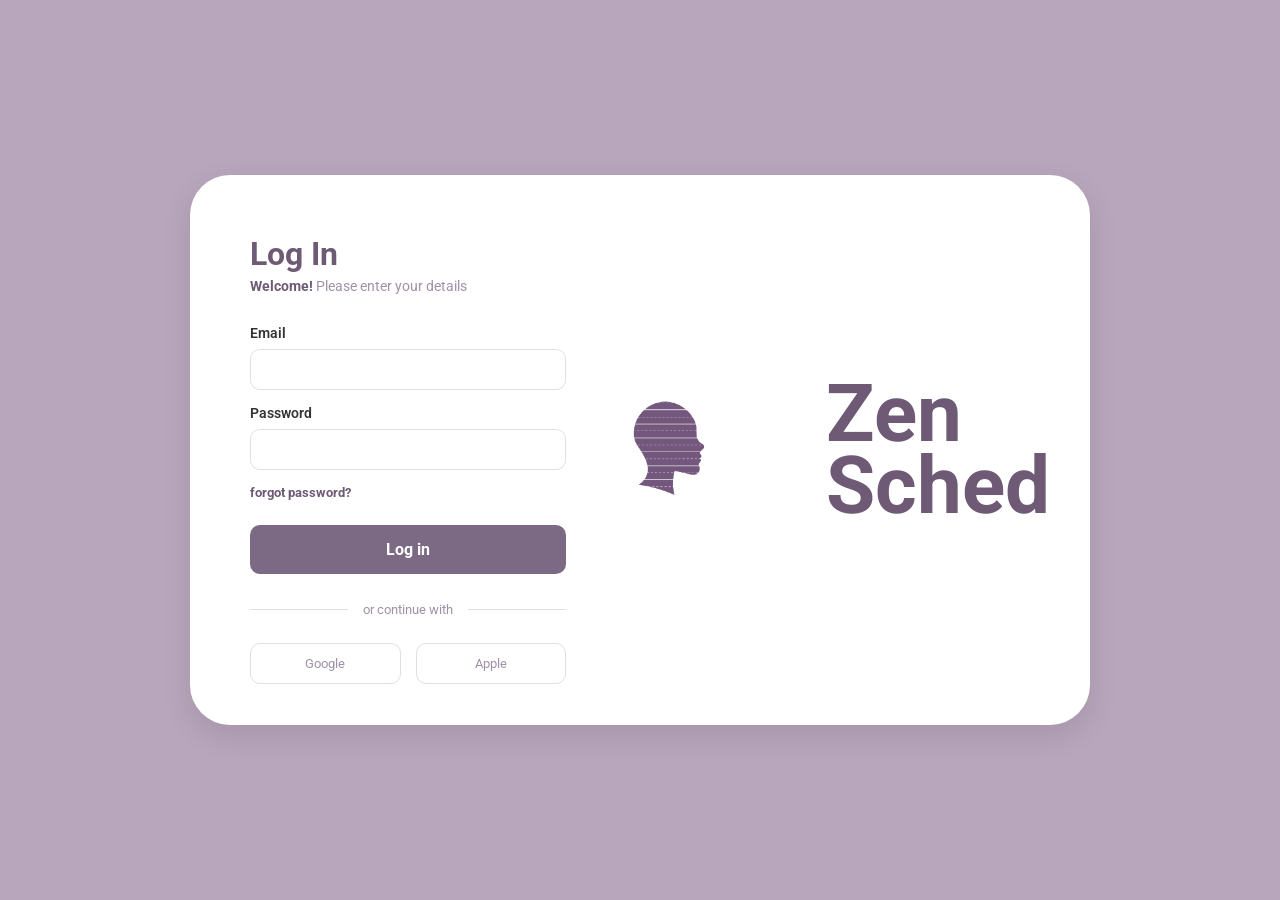
==== index.html @ 4b65b43f "a" ====
<!DOCTYPE html>
<html lang="en">
<head>
  <meta charset="UTF-8">
  <meta name="viewport" content="width=device-width, initial-scale=1.0">
  <title>ZenSched Dashboard</title>

  <link href="https://fonts.googleapis.com/css2?family=Roboto:wght@300;400;500;700&display=swap" rel="stylesheet">
  <link rel="stylesheet" href="style.css">
  <link rel="stylesheet" href="loginstyle.css">

  <style>
    #dashboard-content {
      display: none;
    }
  </style>
</head>

<body>

<div id="login-screen">
  <div class="login-card">

    <div class="login-form-container">
      <h2>Log In</h2>
      <p class="welcome-text"><span>Welcome!</span> Please enter your details</p>

      <form id="loginForm">
        <div class="input-group">
          <label for="email">Email</label>
          <input type="email" id="email">
        </div>

        <div class="input-group">
          <label for="password">Password</label>
          <input type="password" id="password">
        </div>

        <a href="#" class="forgot-link">forgot password?</a>
        <button type="submit" class="login-btn">Log in</button>
      </form>

      <div class="divider"><span>or continue with</span></div>

      <div class="social-login">
        <button class="social-btn" type="button">Google</button>
        <button class="social-btn" type="button">Apple</button>
      </div>

      <p class="signup-text">Don’t have account? <a href="#">Sign up</a></p>
    </div>

    <div class="login-branding">
      <img src="Images/Logo.png" alt="ZenSched Logo" class="main-logo">
      <h1>Zen<br>Sched</h1>
    </div>

  </div>
</div>

<div id="dashboard-content">

  <header class="navbar">
    <div class="Logo">
      <img src="Images/Logo.png" alt="ZenSched Logo" class="Logo-img">
    </div>

    <nav class="nav-links">
      <a href="index.html" class="active">Dashboard</a>
      <a href="Calendar.html">Calendar</a>
      <a href="stress.html">Stress Tools</a>
      <a href="#">Settings</a>
    </nav>

    <div class="nav-spacer"></div>
  </header>

  <div class="page-wrapper">
    <main class="dashboard-container">

      <section class="schedule-column">
        <h2>Schedule Today</h2>

        <div class="schedule-box">
          <div class="hour-row"><span class="time">6 AM</span><input type="text" placeholder="Add task..."></div>
          <div class="hour-row"><span class="time">7 AM</span><input type="text" placeholder="Add task..."></div>
          <div class="hour-row"><span class="time">8 AM</span><input type="text" placeholder="Add task..."></div>
          <div class="hour-row"><span class="time">9 AM</span><input type="text" placeholder="Add task..."></div>
          <div class="hour-row"><span class="time">10 AM</span><input type="text" placeholder="Add task..."></div>
          <div class="hour-row"><span class="time">11 AM</span><input type="text" placeholder="Add task..."></div>
          <div class="hour-row"><span class="time">12 PM</span><input type="text" placeholder="Add task..."></div>
          <div class="hour-row"><span class="time">1 PM</span><input type="text" placeholder="Add task..."></div>
          <div class="hour-row"><span class="time">2 PM</span><input type="text" placeholder="Add task..."></div>
          <div class="hour-row"><span class="time">3 PM</span><input type="text" placeholder="Add task..."></div>
          <div class="hour-row"><span class="time">4 PM</span><input type="text" placeholder="Add task..."></div>
          <div class="hour-row"><span class="time">5 PM</span><input type="text" placeholder="Add task..."></div>
          <div class="hour-row"><span class="time">6 PM</span><input type="text" placeholder="Add task..."></div>
          <div class="hour-row"><span class="time">7 PM</span><input type="text" placeholder="Add task..."></div>
          <div class="hour-row"><span class="time">8 PM</span><input type="text" placeholder="Add task..."></div>
        </div>
      </section>

      <section class="tasks-column">

        <div class="mood-card">
          <h3>How are you feeling today?</h3>

          <div class="mood-icons">
            <div class="mood-option" onclick="setMood('Great', 'Images/Great.png')">
              <img src="Images/Great.png" class="mood-img">
              <span>Great</span>
            </div>

            <div class="mood-option" onclick="setMood('Ok', 'Images/Ok.png')">
              <img src="Images/Ok.png" class="mood-img">
              <span>Ok</span>
            </div>

            <div class="mood-option" onclick="setMood('Sad', 'Images/Sad.png')">
              <img src="Images/Sad.png" class="mood-img">
              <span>Sad</span>
            </div>

            <div class="mood-option" onclick="setMood('Angry', 'Images/Angry.png')">
              <img src="Images/Angry.png" class="mood-img">
              <span>Angry</span>
            </div>
          </div>
        </div>

        <div class="priority-card">
          <h2 style="margin-bottom: 20px;">Top 3 Priority Tasks</h2>

          <div class="task-list">
            <label class="task-item">
              <input type="text" class="task-input" value="Finish Homework">
              <input type="checkbox">
            </label>

            <label class="task-item">
              <input type="text" class="task-input" value="Do Laundry">
              <input type="checkbox">
            </label>

            <label class="task-item">
              <input type="text" class="task-input" value="Meditate">
              <input type="checkbox">
            </label>
          </div>
        </div>

      </section>

    </main>
  </div>

  <footer class="footer">
    <div class="footer-container">

      <div class="footer-column">
        <h2>About Us</h2>
        <p>
  At ZenSched, we believe that productivity shouldn't come at the cost of your mental well-being. Our platform is designed using calming design principles to reduce cognitive load and digital anxiety.
        </p>

        <div class="footer-contact">
          <p>XXX-XXX-XXXX</p>
          <p>ZenSched@gmail.com</p>
        </div>
      </div>

      <div class="footer-column">
        <h2>Latest Information</h2>
        <ul>
                <li>Record how you are feeling every day to track mood trends.</li>
                <li>New Breathing Modules: Added to the Wellness Toolbox.</li>
                <li>Check out your calendar to manage daily tasks!</li>
        </ul>
      </div>

      <div class="footer-column">
        <img src="Images/footer.png" class="footer-photo">
      </div>

    </div>
  </footer>

</div>

<script>
  if (localStorage.getItem('isLoggedIn') === 'true') {
    document.getElementById('login-screen').style.display = 'none';
    document.getElementById('dashboard-content').style.display = 'block';
  }

  document.getElementById('loginForm').addEventListener('submit', function(event) {
    event.preventDefault();
    localStorage.setItem('isLoggedIn', 'true');
    document.getElementById('login-screen').style.display = 'none';
    document.getElementById('dashboard-content').style.display = 'block';
  });

  function setMood(status, imgPath) {
    const now = new Date();
    const dateKey = `mood-${now.getFullYear()}-${now.getMonth() + 1}-${now.getDate()}`;
    localStorage.setItem(dateKey, imgPath);
    alert("Mood recorded!");
  }
</script>

</body>
</html>
---- style.css ----
* {
    margin: 0;
    padding: 0;
    box-sizing: border-box;
    font-family: 'Roboto', 'Segoe UI', Arial, sans-serif;
}

:root {
    --primary-bg: #333; 
    --nav-bg: #72577c;
    --footer-bg: #4e3a56;
    --task-bg: #bfabc8;
    --border-purple: #eee;
    --text-dark: #000000;
    --text-light: #ffffff;
}

body {
    background-color: #ffffff;
    overflow-y: scroll;
}

.navbar {
    display: flex;
    justify-content: space-between;
    align-items: center;
    background: var(--nav-bg);
    color: white;
    height: 80px;
    padding: 0 4%;
    width: 100%;
}

.Logo-img {
    height: 60px;
    width: auto;
}

.nav-links {
    display: flex;
    gap: 70px;
}

.nav-links a {
    color: white;
    text-decoration: none;
    font-size: 1.4rem;
    font-weight: 400;
}

.nav-links a.active {
    border-bottom: 3px solid white;
}

.page-wrapper {
    background: #ffffff; /* This was #f8f6fb (light purple) */
    margin: 30px;
    border-radius: 40px;
    padding: 40px;
}

.dashboard-container {
    display: flex;
    gap: 60px;
}

.schedule-column h2,
.tasks-column h2 {
    margin-top: 0;
    margin-bottom: 15px;
    font-size: 28px;
    font-weight: 300;
    letter-spacing: .5px;
    color: #333;
}

.schedule-column {
    flex: 1.5;
    border-right: 6px solid var(--border-purple);
    padding-right: 40px;
}

.schedule-box {
    background: white;
    border: 1px solid #ccc;
    border-radius: 15px;
    max-height: 450px;
    overflow-y: auto;
}

.hour-row {
    display: flex;
    align-items: center;
    gap: 15px;
    padding: 15px 20px;
    border-bottom: 1px solid #f0f0f0;
}

.hour-row:hover {
    background: #f2eef7;
}

.time {
    width: 60px;
    color: #777;
    font-weight: 500;
    font-size: 14px;
}

.hour-row input {
    border: none;
    outline: none;
    background: transparent;
    width: 100%;
    font-size: 14px;
}

.tasks-column {
    flex: 1;
    display: flex;
    flex-direction: column;
    gap: 20px;
}

.mood-card {
    background: white;
    border: 1px solid #ccc;
    border-radius: 20px;
    padding: 30px;
    text-align: center;
    margin-bottom: 10px;
}

.mood-card h3 {
    margin-bottom: 10px;
    font-weight: 500;
    font-size: 18px;
    color: #333;
}

.mood-icons {
    display: flex;
    justify-content: space-around;
}

.mood-option {
    display: flex;
    flex-direction: column;
    align-items: center;
    gap: 8px;
}

.mood-img {
    width: 70px;
    height: 70px;
    object-fit: contain;
    cursor: pointer;
    transition: transform 0.2s;
}

.mood-img:hover {
    transform: scale(1.1);
}

.task-list {
    display: flex;
    flex-direction: column;
    gap: 15px;
}

.task-item {
    display: flex;
    justify-content: space-between;
    align-items: center;
    background: var(--task-bg);
    padding: 20px 25px;
    border-radius: 18px;
}

.task-input {
    border: none;
    background: transparent;
    color: #333;
    font-size: 18px;
    font-weight: 500;
    width: 80%;
    outline: none;
}

.task-checkbox {
    width: 28px;
    height: 28px;
    border: 2px solid black;
    border-radius: 4px;
    appearance: none;
    cursor: pointer;
    background: transparent;
}

.task-checkbox:checked {
    background: #4a4a4a;
}
.footer {
    background-color: #5a4463;
    color: #eee;
    padding: 60px 80px;
    margin-top: 50px;
}

.footer-container {
    display: flex;
    justify-content: space-between;
    align-items: flex-start;
    gap: 50px;
}

.footer-column {
    flex: 1;
}

.footer-column h2 {
    text-align: left;
    font-size: 32px;
    margin-bottom: 20px;
    font-weight: 600;
    color: #fff !important;
}

.footer-column p {
    font-size: 16px;
    line-height: 1.6;
    color: #d6cdd8;
}

.footer-column ul {
    padding-left: 20px;
    list-style: disc;
}

.footer-column li {
    margin-bottom: 15px;
    color: #d6cdd8;
}

.footer-photo {
    width: 100%;
    max-width: 450px;
    height: auto;
    border-radius: 4px;
}

.footer-contact {
    margin-top: 25px;
}

.footer-contact p {
    margin: 10px 0;
    font-size: 18px;
}

.footer::after {
    content: "";
    display: block;
    margin-top: 40px;
    height: 1px;
    background-color: rgba(255,255,255,0.3);
}

.schedule-box::-webkit-scrollbar {
    width: 10px;
}

.schedule-box::-webkit-scrollbar-track {
    background: transparent;
}

.schedule-box::-webkit-scrollbar-thumb {
    background: #bfabc6;
    border-radius: 10px;
    border: 2px solid #ffffff;
}
---- loginstyle.css ----
:root {
    --bg-lavender: #b8a6bc;
    --card-white: #ffffff;
    --text-dark: #6e5a75;
    --text-light: #a090a8;
    --accent-lavender: #7c6a85;
    --input-border: #e0e0e0;
}

.login-page,
#login-screen {
    margin: 0;
    padding: 0;
    display: flex;
    justify-content: center;
    align-items: center;
    min-height: 100vh;
    background-color: var(--bg-lavender);
    font-family: 'Segoe UI', Tahoma, Geneva, Verdana, sans-serif;
}

.login-card {
    background: var(--card-white);
    width: 900px;
    height: 550px;
    border-radius: 40px;
    display: flex;
    overflow: hidden;
    box-shadow: 0 10px 30px rgba(0,0,0,0.1);
}

.login-form-container {
    flex: 1;
    padding: 60px;
    display: flex;
    flex-direction: column;
}

h2 {
    color: var(--text-dark);
    margin-bottom: 5px;
    font-size: 2rem;
}

.welcome-text {
    color: var(--text-light);
    margin-bottom: 30px;
    font-size: 0.9rem;
}

.welcome-text span {
    color: var(--text-dark);
    font-weight: bold;
}

.input-group {
    margin-bottom: 15px;
}

.input-group label {
    display: block;
    color: #333;
    font-weight: 600;
    font-size: 0.85rem;
    margin-bottom: 8px;
}

.input-group input {
    width: 100%;
    padding: 12px;
    border: 1px solid var(--input-border);
    border-radius: 10px;
    box-sizing: border-box;
}

.forgot-link {
    display: block;
    text-align: left;
    color: var(--text-dark);
    text-decoration: none;
    font-size: 0.8rem;
    font-weight: bold;
    margin-bottom: 25px;
}

.login-btn {
    width: 100%;
    padding: 15px;
    background-color: var(--accent-lavender);
    color: white;
    border: none;
    border-radius: 10px;
    font-size: 1rem;
    font-weight: bold;
    cursor: pointer;
    transition: opacity 0.2s;
}

.login-btn:hover {
    opacity: 0.9;
}

.divider {
    text-align: center;
    position: relative;
    margin: 25px 0;
}

.divider::before {
    content: "";
    position: absolute;
    top: 50%;
    left: 0;
    width: 100%;
    height: 1px;
    background-color: var(--input-border);
    z-index: 1;
}

.divider span {
    background: white;
    padding: 0 15px;
    color: var(--text-light);
    font-size: 0.8rem;
    position: relative;
    z-index: 2;
}

.social-login {
    display: flex;
    gap: 15px;
    margin-bottom: 40px;
}

.social-btn {
    flex: 1;
    padding: 12px;
    border: 1px solid var(--input-border);
    background: white;
    border-radius: 10px;
    cursor: pointer;
    color: var(--text-light);
}

.signup-text {
    text-align: center;
    font-size: 0.9rem;
    color: #333;
}

.signup-text a {
    color: var(--text-dark);
    text-decoration: none;
    font-weight: bold;
}
.login-branding {
    flex: 1.2;
    display: flex;
    align-items: center;
    justify-content: center;
    gap: 20px;
    padding-right: 40px;
}

.main-logo {
    width: 180px;
    height: auto;
}

.login-branding h1 {
    color: var(--text-dark);
    font-size: 5rem;
    line-height: 0.9;
    margin: 0;
}
.footer h2 { color: white !important; }
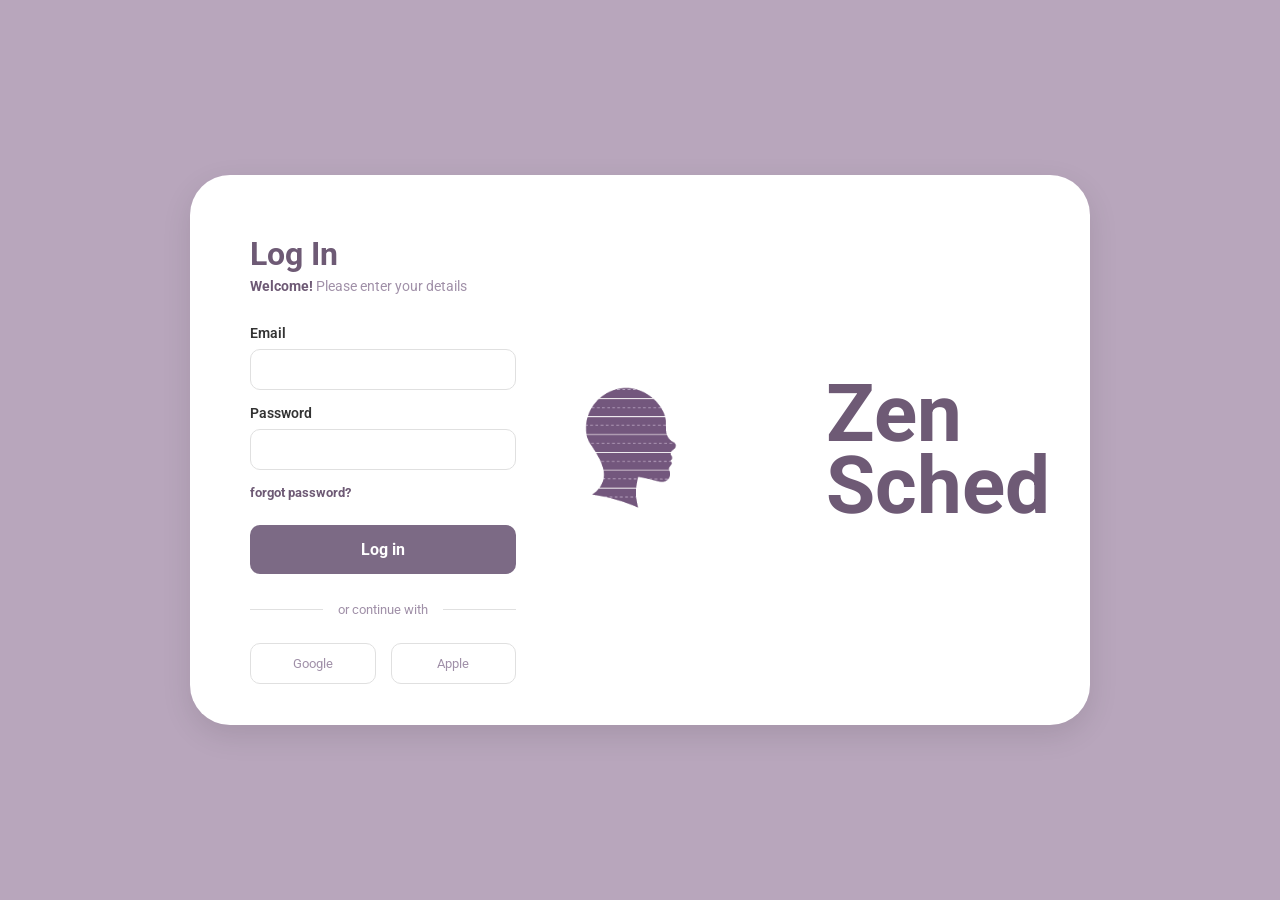
==== commit 601fc7f5: "a" ====
--- a/index.html
+++ b/index.html
@@ -66,7 +66,7 @@
     </div>
 
     <nav class="nav-links">
-      <a href="index.html" class="active">Dashboard</a>
+      <a href="index.html#dashboard" class="active">Dashboard</a>
       <a href="Calendar.html">Calendar</a>
       <a href="stress.html">Stress Tools</a>
       <a href="#">Settings</a>
@@ -188,16 +188,23 @@
 </div>
 
 <script>
-  if (localStorage.getItem('isLoggedIn') === 'true') {
+  function showDashboard() {
     document.getElementById('login-screen').style.display = 'none';
     document.getElementById('dashboard-content').style.display = 'block';
   }
 
+  const cameFromAppPage =
+    document.referrer.endsWith('/Calendar.html') ||
+    document.referrer.endsWith('/stress.html');
+
+  if (window.location.hash === '#dashboard' || cameFromAppPage) {
+    showDashboard();
+  }
+
   document.getElementById('loginForm').addEventListener('submit', function(event) {
     event.preventDefault();
-    localStorage.setItem('isLoggedIn', 'true');
-    document.getElementById('login-screen').style.display = 'none';
-    document.getElementById('dashboard-content').style.display = 'block';
+    window.location.hash = 'dashboard';
+    showDashboard();
   });
 
   function setMood(status, imgPath) {
@@ -209,4 +216,4 @@
 </script>
 
 </body>
-</html>+</html>
--- a/style.css
+++ b/style.css
@@ -11,12 +11,13 @@
     --footer-bg: #4e3a56;
     --task-bg: #bfabc8;
     --border-purple: #eee;
+    --page-border: var(--task-bg);
     --text-dark: #000000;
     --text-light: #ffffff;
 }
 
 body {
-    background-color: #ffffff;
+    background-color: var(--page-border);
     overflow-y: scroll;
 }
 
@@ -53,8 +54,8 @@
 }
 
 .page-wrapper {
-    background: #ffffff; /* This was #f8f6fb (light purple) */
-    margin: 30px;
+    background: #ffffff;
+    margin: 24px;
     border-radius: 40px;
     padding: 40px;
 }
--- a/loginstyle.css
+++ b/loginstyle.css
@@ -163,7 +163,7 @@
 }
 
 .main-logo {
-    width: 180px;
+    width: 230px;
     height: auto;
 }
 
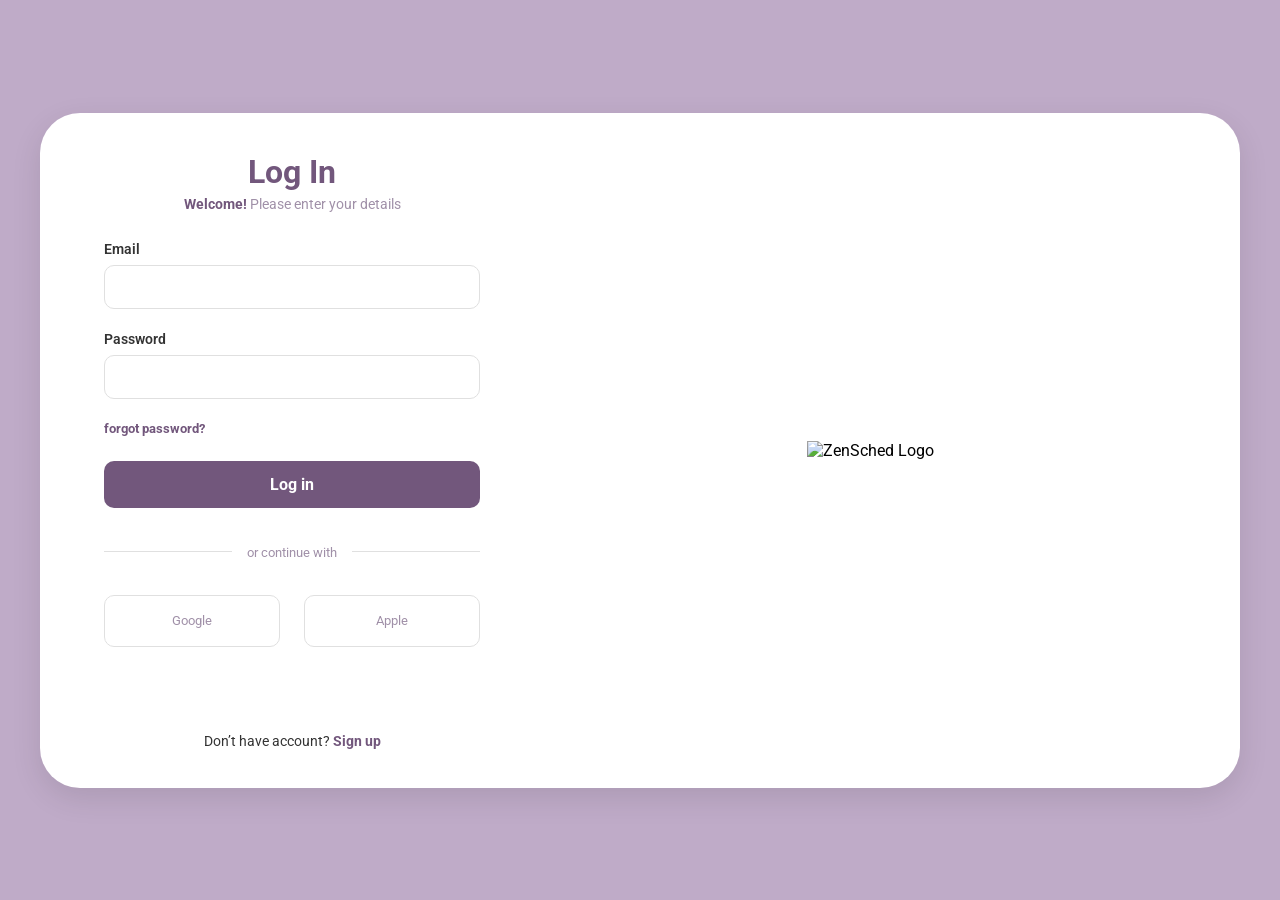
==== commit 938bc7e9: "a" ====
--- a/index.html
+++ b/index.html
@@ -51,8 +51,7 @@
     </div>
 
     <div class="login-branding">
-      <img src="Images/Logo.png" alt="ZenSched Logo" class="main-logo">
-      <h1>Zen<br>Sched</h1>
+      <img src="Images/LogoFull.png" alt="ZenSched Logo" class="main-logo-full">
     </div>
 
   </div>
--- a/loginstyle.css
+++ b/loginstyle.css
@@ -1,9 +1,9 @@
 :root {
-    --bg-lavender: #b8a6bc;
+    --bg-lavender: #bfabc8;
     --card-white: #ffffff;
-    --text-dark: #6e5a75;
+    --text-dark: #72577c;
     --text-light: #a090a8;
-    --accent-lavender: #7c6a85;
+    --accent-lavender: #72577c;
     --input-border: #e0e0e0;
 }
 
@@ -21,8 +21,8 @@
 
 .login-card {
     background: var(--card-white);
-    width: 900px;
-    height: 550px;
+    width: min(1200px, calc(100vw - 52px));
+    min-height: min(675px, calc(100vh - 40px));
     border-radius: 40px;
     display: flex;
     overflow: hidden;
@@ -30,8 +30,8 @@
 }
 
 .login-form-container {
-    flex: 1;
-    padding: 60px;
+    flex: 0 0 42%;
+    padding: 40px 64px 38px;
     display: flex;
     flex-direction: column;
 }
@@ -40,12 +40,14 @@
     color: var(--text-dark);
     margin-bottom: 5px;
     font-size: 2rem;
+    text-align: center;
 }
 
 .welcome-text {
     color: var(--text-light);
-    margin-bottom: 30px;
+    margin-bottom: 28px;
     font-size: 0.9rem;
+    text-align: center;
 }
 
 .welcome-text span {
@@ -54,7 +56,7 @@
 }
 
 .input-group {
-    margin-bottom: 15px;
+    margin-bottom: 22px;
 }
 
 .input-group label {
@@ -67,6 +69,7 @@
 
 .input-group input {
     width: 100%;
+    height: 44px;
     padding: 12px;
     border: 1px solid var(--input-border);
     border-radius: 10px;
@@ -85,7 +88,7 @@
 
 .login-btn {
     width: 100%;
-    padding: 15px;
+    padding: 14px;
     background-color: var(--accent-lavender);
     color: white;
     border: none;
@@ -103,7 +106,7 @@
 .divider {
     text-align: center;
     position: relative;
-    margin: 25px 0;
+    margin: 34px 0;
 }
 
 .divider::before {
@@ -128,12 +131,13 @@
 
 .social-login {
     display: flex;
-    gap: 15px;
-    margin-bottom: 40px;
+    gap: 24px;
+    margin-bottom: 0;
 }
 
 .social-btn {
     flex: 1;
+    height: 52px;
     padding: 12px;
     border: 1px solid var(--input-border);
     background: white;
@@ -146,6 +150,7 @@
     text-align: center;
     font-size: 0.9rem;
     color: #333;
+    margin-top: auto;
 }
 
 .signup-text a {
@@ -154,22 +159,24 @@
     font-weight: bold;
 }
 .login-branding {
-    flex: 1.2;
+    flex: 1;
+    min-width: 0;
     display: flex;
     align-items: center;
     justify-content: center;
-    gap: 20px;
-    padding-right: 40px;
+    gap: 16px;
+    padding: 20px 44px 20px 0;
 }
 
 .main-logo {
-    width: 230px;
+    flex-shrink: 0;
+    width: min(340px, 28vw);
     height: auto;
 }
 
 .login-branding h1 {
     color: var(--text-dark);
-    font-size: 5rem;
+    font-size: clamp(4.5rem, 6.8vw, 8rem);
     line-height: 0.9;
     margin: 0;
 }
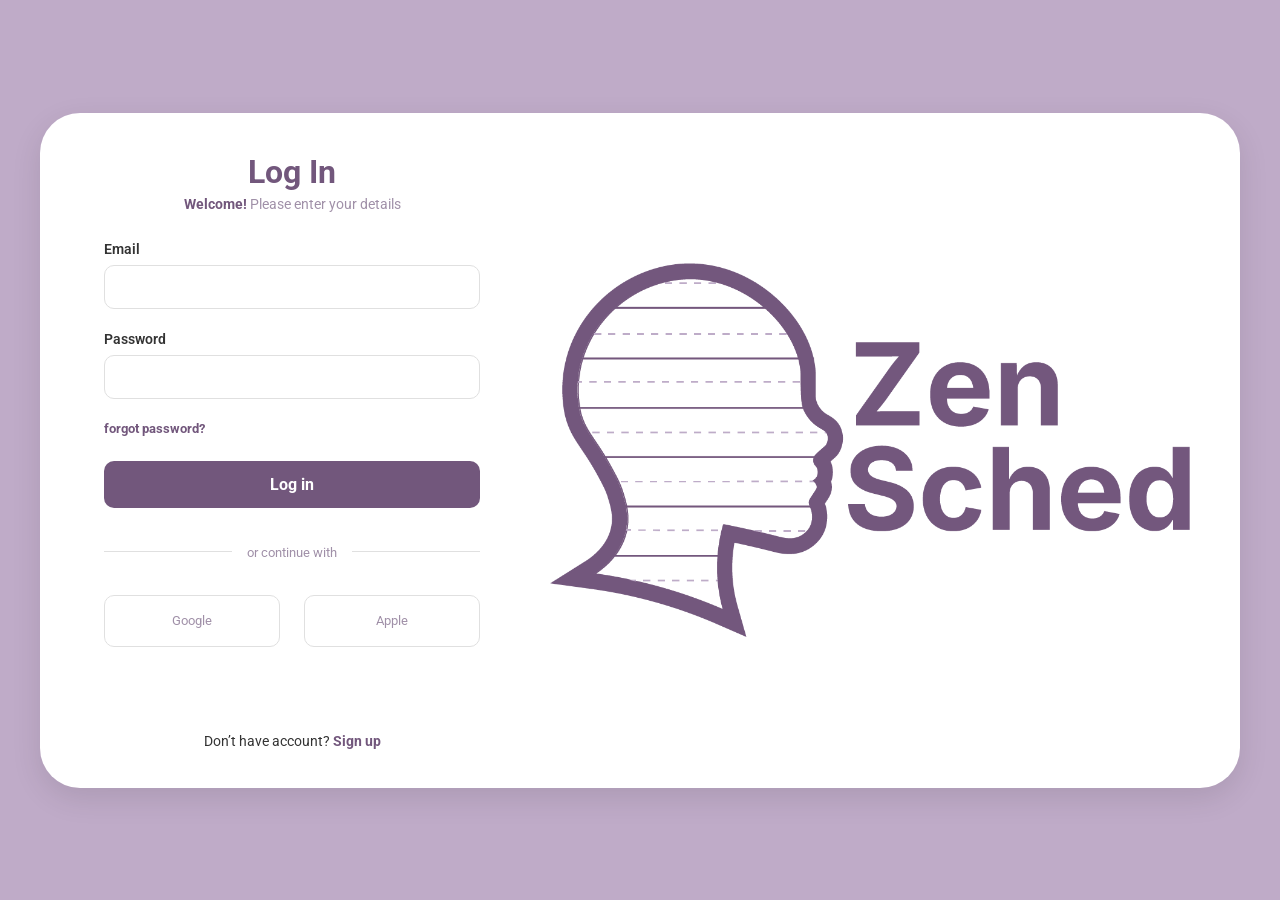
==== commit 689d43fd: "logo" ====
--- a/index.html
+++ b/index.html
@@ -51,7 +51,7 @@
     </div>
 
     <div class="login-branding">
-      <img src="Images/LogoFull.png" alt="ZenSched Logo" class="main-logo-full">
+      <img src="Images/Asset 11-8.png" alt="ZenSched Logo" class="main-logo-full">
     </div>
 
   </div>
--- a/loginstyle.css
+++ b/loginstyle.css
@@ -164,20 +164,13 @@
     display: flex;
     align-items: center;
     justify-content: center;
-    gap: 16px;
     padding: 20px 44px 20px 0;
 }
 
-.main-logo {
-    flex-shrink: 0;
-    width: min(340px, 28vw);
+.main-logo-full {
+    width: min(650px, 50vw);
+    max-height: 430px;
     height: auto;
-}
-
-.login-branding h1 {
-    color: var(--text-dark);
-    font-size: clamp(4.5rem, 6.8vw, 8rem);
-    line-height: 0.9;
-    margin: 0;
+    object-fit: contain;
 }
 .footer h2 { color: white !important; }
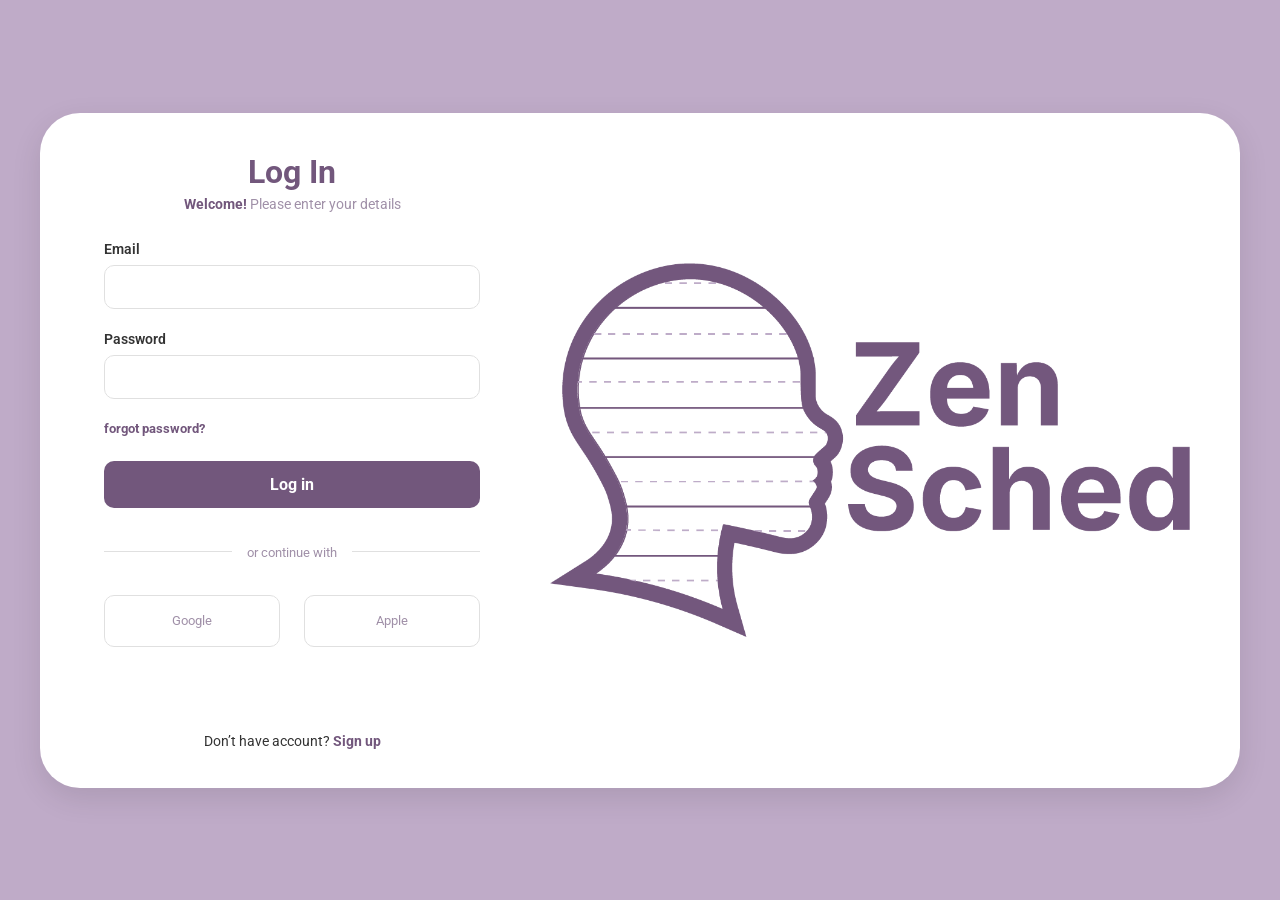
==== commit 056d4403: "profile" ====
--- a/index.html
+++ b/index.html
@@ -8,6 +8,7 @@
   <link href="https://fonts.googleapis.com/css2?family=Roboto:wght@300;400;500;700&display=swap" rel="stylesheet">
   <link rel="stylesheet" href="style.css">
   <link rel="stylesheet" href="loginstyle.css">
+  <script src="theme.js" defer></script>
 
   <style>
     #dashboard-content {
@@ -68,10 +69,12 @@
       <a href="index.html#dashboard" class="active">Dashboard</a>
       <a href="Calendar.html">Calendar</a>
       <a href="stress.html">Stress Tools</a>
-      <a href="#">Settings</a>
+      <a href="settings.html">Settings</a>
     </nav>
 
-    <div class="nav-spacer"></div>
+    <a class="nav-profile" href="settings.html" aria-label="Open profile settings">
+      <span class="nav-profile-avatar" aria-hidden="true"></span>
+    </a>
   </header>
 
   <div class="page-wrapper">
--- a/style.css
+++ b/style.css
@@ -25,6 +25,7 @@
     display: flex;
     justify-content: space-between;
     align-items: center;
+    gap: 24px;
     background: var(--nav-bg);
     color: white;
     height: 80px;
@@ -39,18 +40,52 @@
 
 .nav-links {
     display: flex;
-    gap: 70px;
+    justify-content: center;
+    flex: 1;
+    gap: clamp(14px, 4vw, 70px);
+    min-width: 0;
 }
 
 .nav-links a {
     color: white;
     text-decoration: none;
-    font-size: 1.4rem;
+    font-size: clamp(1rem, 2.4vw, 1.4rem);
     font-weight: 400;
+    white-space: nowrap;
 }
 
 .nav-links a.active {
     border-bottom: 3px solid white;
+}
+
+.nav-profile {
+    flex: 0 0 auto;
+    display: inline-flex;
+    align-items: center;
+    justify-content: center;
+    width: 52px;
+    height: 52px;
+    border: 2px solid rgba(255, 255, 255, 0.85);
+    border-radius: 50%;
+    background: rgba(255, 255, 255, 0.18);
+    text-decoration: none;
+    overflow: hidden;
+    transition: transform 0.2s, background 0.2s;
+}
+
+.nav-profile:hover {
+    transform: translateY(-1px);
+    background: rgba(255, 255, 255, 0.28);
+}
+
+.nav-profile-avatar {
+    width: 100%;
+    height: 100%;
+    display: block;
+    background-image: url("Images/Default Profile-8.png");
+    background-position: center;
+    background-size: cover;
+    background-repeat: no-repeat;
 }
 
 .page-wrapper {
@@ -202,7 +237,7 @@
     background: #4a4a4a;
 }
 .footer {
-    background-color: #5a4463;
+    background-color: var(--footer-bg);
     color: #eee;
     padding: 60px 80px;
     margin-top: 50px;
@@ -276,7 +311,7 @@
 }
 
 .schedule-box::-webkit-scrollbar-thumb {
-    background: #bfabc6;
+    background: var(--task-bg);
     border-radius: 10px;
     border: 2px solid #ffffff;
 }
